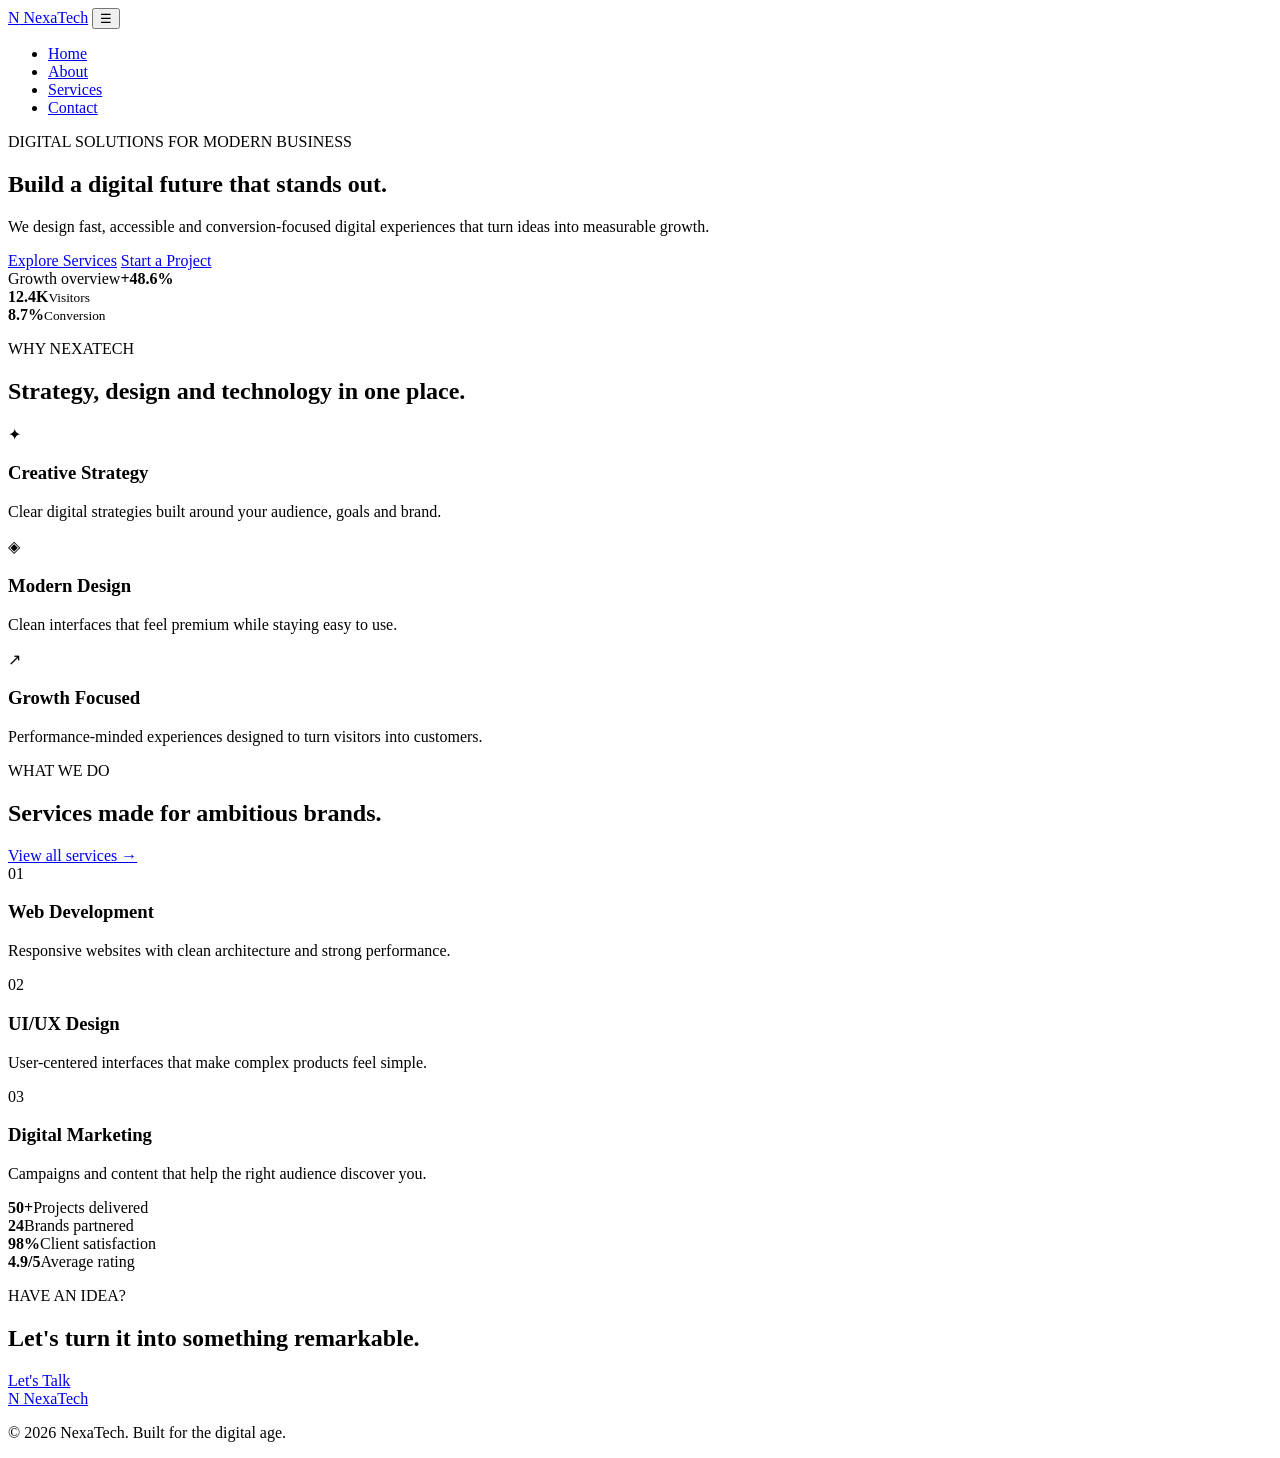
==== index.html @ 4c628967 "Add files via upload" ====
<!DOCTYPE html>
<html lang="en">
<head>
  <meta charset="UTF-8">
  <meta name="viewport" content="width=device-width, initial-scale=1.0">
  <meta name="description" content="NexaTech is a modern digital solutions agency helping businesses grow online.">
  <title>NexaTech | Digital Solutions Agency</title>
  <link rel="preload" href="css/style.css" as="style">
  <link rel="stylesheet" href="css/style.css">
</head>
<body>
<header class="site-header">
  <nav class="navbar container" aria-label="Main navigation">
    <a class="logo" href="index.html"><span>N</span> NexaTech</a>
    <button class="menu-toggle" aria-label="Open navigation menu" aria-expanded="false">☰</button>
    <ul class="nav-links">
      <li><a class="active" href="index.html">Home</a></li>
      <li><a href="about.html">About</a></li>
      <li><a href="services.html">Services</a></li>
      <li><a href="contact.html">Contact</a></li>
    </ul>
  </nav>
</header>

<main>
  <section class="hero">
    <div class="container hero-grid">
      <div class="hero-content reveal">
        <p class="eyebrow">DIGITAL SOLUTIONS FOR MODERN BUSINESS</p>
        <h1>Build a <span>digital future</span> that stands out.</h1>
        <p class="hero-text">We design fast, accessible and conversion-focused digital experiences that turn ideas into measurable growth.</p>
        <div class="hero-actions">
          <a class="btn btn-primary" href="services.html">Explore Services</a>
          <a class="btn btn-secondary" href="contact.html">Start a Project</a>
        </div>
      </div>
      <div class="hero-card reveal">
        <div class="orb"></div>
        <div class="dashboard-mini">
          <div class="mini-top"><span>Growth overview</span><strong>+48.6%</strong></div>
          <div class="chart"><i></i><i></i><i></i><i></i><i></i><i></i><i></i></div>
          <div class="mini-stats"><div><b>12.4K</b><small>Visitors</small></div><div><b>8.7%</b><small>Conversion</small></div></div>
        </div>
      </div>
    </div>
  </section>

  <section class="section" id="why-us">
    <div class="container">
      <div class="section-heading reveal"><p class="eyebrow">WHY NEXATECH</p><h2>Strategy, design and technology in one place.</h2></div>
      <div class="feature-grid">
        <article class="feature-card reveal"><div class="icon">✦</div><h3>Creative Strategy</h3><p>Clear digital strategies built around your audience, goals and brand.</p></article>
        <article class="feature-card reveal"><div class="icon">◈</div><h3>Modern Design</h3><p>Clean interfaces that feel premium while staying easy to use.</p></article>
        <article class="feature-card reveal"><div class="icon">↗</div><h3>Growth Focused</h3><p>Performance-minded experiences designed to turn visitors into customers.</p></article>
      </div>
    </div>
  </section>

  <section class="section section-alt">
    <div class="container">
      <div class="section-heading split reveal"><div><p class="eyebrow">WHAT WE DO</p><h2>Services made for ambitious brands.</h2></div><a href="services.html" class="text-link">View all services →</a></div>
      <div class="service-grid">
        <article class="service-card reveal"><span>01</span><h3>Web Development</h3><p>Responsive websites with clean architecture and strong performance.</p></article>
        <article class="service-card reveal"><span>02</span><h3>UI/UX Design</h3><p>User-centered interfaces that make complex products feel simple.</p></article>
        <article class="service-card reveal"><span>03</span><h3>Digital Marketing</h3><p>Campaigns and content that help the right audience discover you.</p></article>
      </div>
    </div>
  </section>

  <section class="stats section">
    <div class="container stats-grid">
      <div class="stat reveal"><strong>50+</strong><span>Projects delivered</span></div>
      <div class="stat reveal"><strong>24</strong><span>Brands partnered</span></div>
      <div class="stat reveal"><strong>98%</strong><span>Client satisfaction</span></div>
      <div class="stat reveal"><strong>4.9/5</strong><span>Average rating</span></div>
    </div>
  </section>

  <section class="cta-section">
    <div class="container cta reveal"><div><p class="eyebrow">HAVE AN IDEA?</p><h2>Let's turn it into something remarkable.</h2></div><a class="btn btn-primary" href="contact.html">Let's Talk</a></div>
  </section>
</main>

<footer class="footer"><div class="container footer-inner"><a class="logo" href="index.html"><span>N</span> NexaTech</a><p>© 2026 NexaTech. Built for the digital age.</p></div></footer>
<script src="js/script.js" defer></script>
</body>
</html>
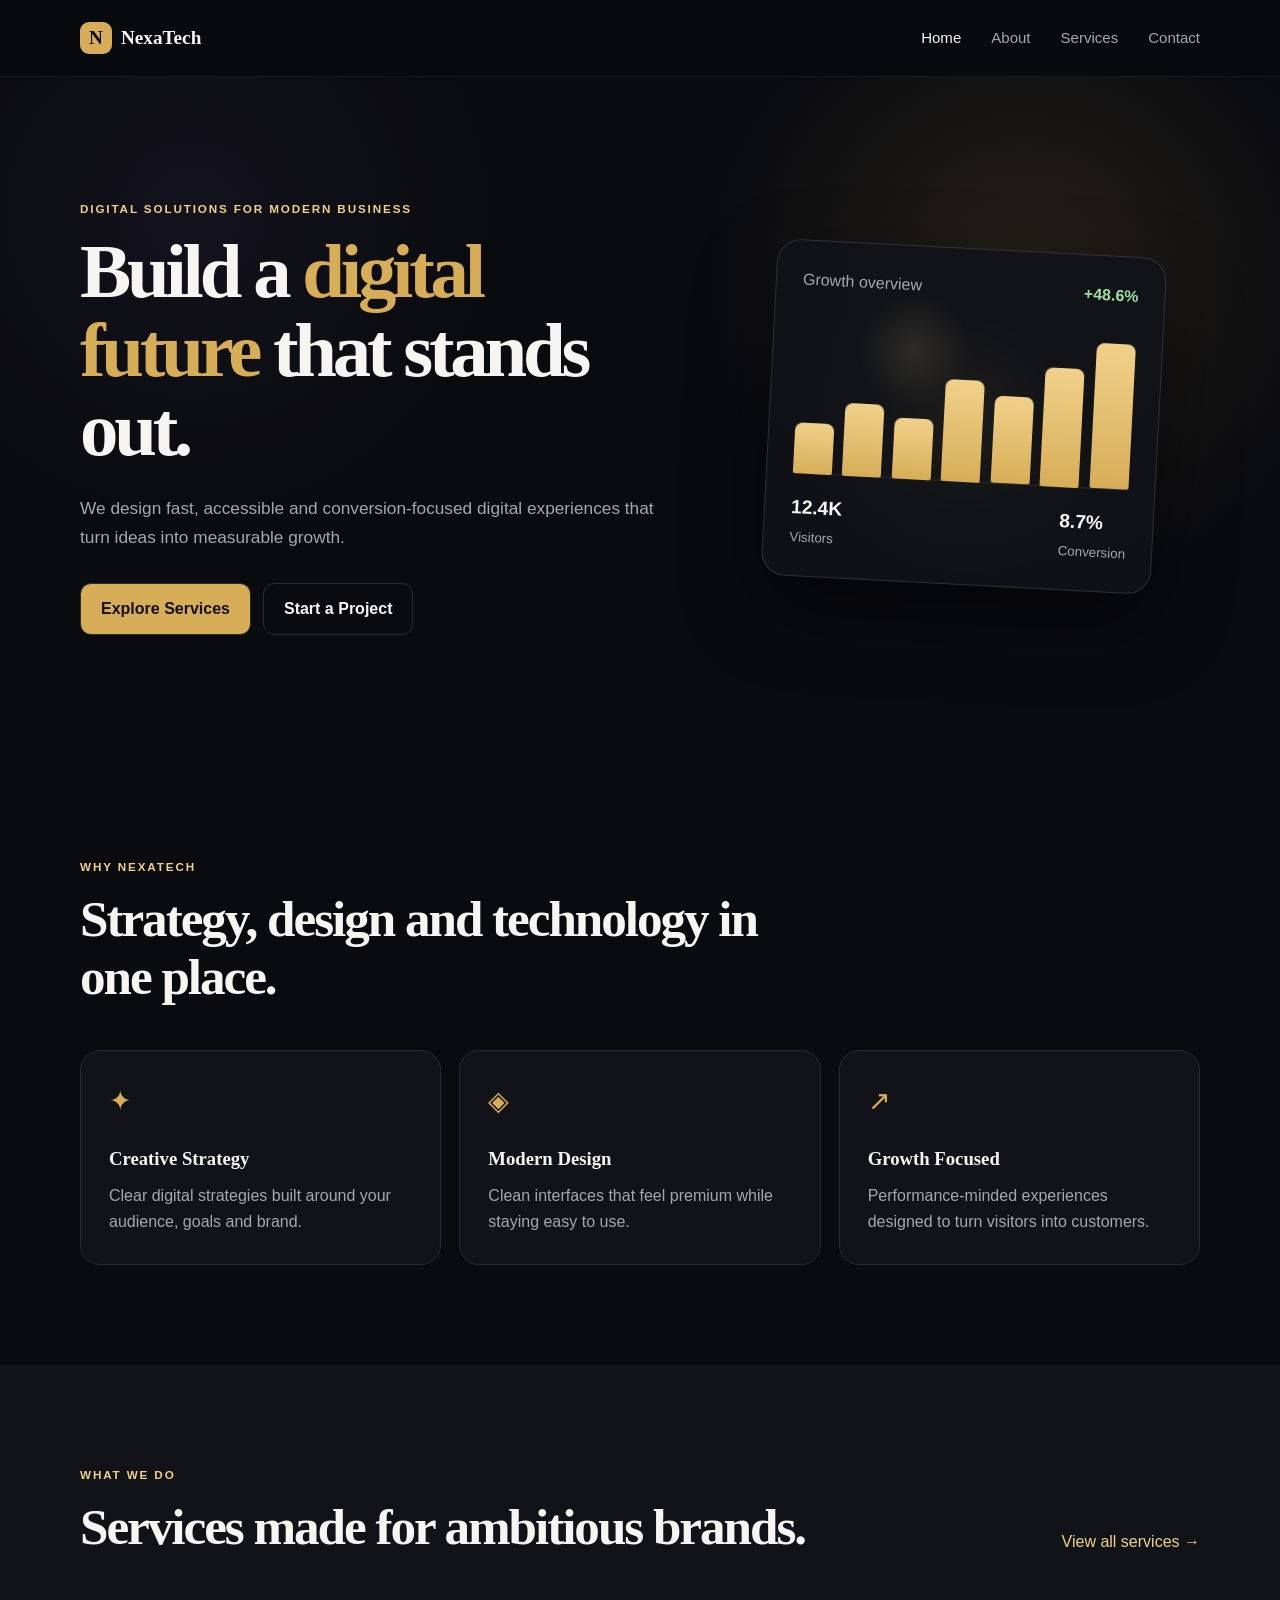
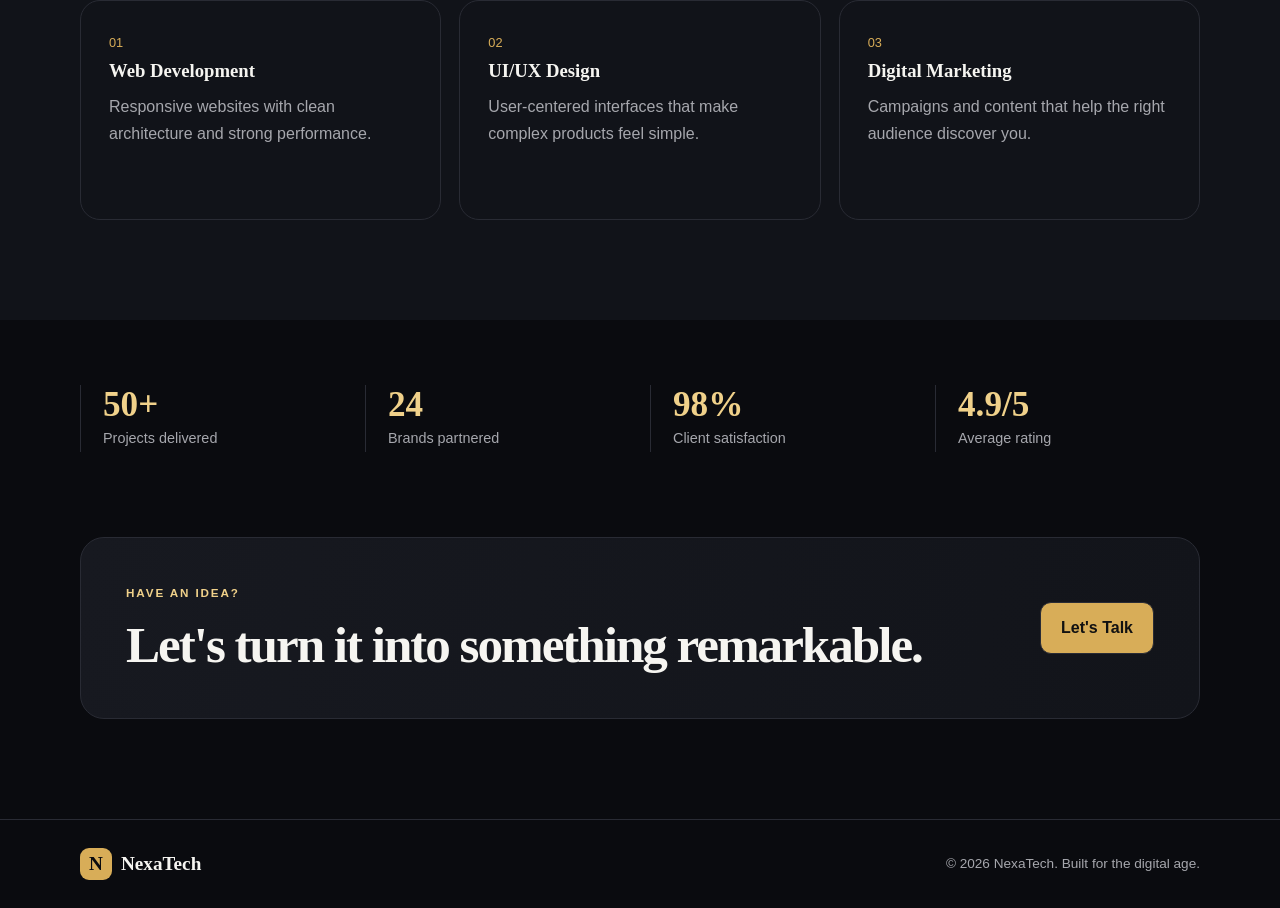
==== commit 3993448a: "Update index.html" ====
--- a/index.html
+++ b/index.html
@@ -5,8 +5,8 @@
   <meta name="viewport" content="width=device-width, initial-scale=1.0">
   <meta name="description" content="NexaTech is a modern digital solutions agency helping businesses grow online.">
   <title>NexaTech | Digital Solutions Agency</title>
-  <link rel="preload" href="css/style.css" as="style">
-  <link rel="stylesheet" href="css/style.css">
+  <link rel="preload" href="style.css" as="style">
+  <link rel="stylesheet" href="style.css">
 </head>
 <body>
 <header class="site-header">
@@ -82,6 +82,6 @@
 </main>
 
 <footer class="footer"><div class="container footer-inner"><a class="logo" href="index.html"><span>N</span> NexaTech</a><p>© 2026 NexaTech. Built for the digital age.</p></div></footer>
-<script src="js/script.js" defer></script>
+<script src="script.js" defer></script>
 </body>
-</html>+</html>
--- a/style.css
+++ b/style.css
@@ -0,0 +1,9 @@
+@import url('https://fonts.googleapis.com/css2?family=DM+Sans:wght@400;500;600;700&family=Space+Grotesk:wght@500;600;700&display=swap');
+:root{--bg:#0a0b0f;--surface:#111319;--surface2:#171920;--text:#f6f5f1;--muted:#a6a7ad;--line:#292b34;--accent:#d8ad58;--accent2:#f0d18a;--max:1120px;--radius:20px}
+*{box-sizing:border-box;margin:0;padding:0}html{scroll-behavior:smooth}body{background:var(--bg);color:var(--text);font-family:"DM Sans",sans-serif;line-height:1.65}a{color:inherit;text-decoration:none}p{color:var(--muted)}.container{width:min(92%,var(--max));margin:auto}
+.site-header{position:sticky;top:0;z-index:20;background:rgba(10,11,15,.88);backdrop-filter:blur(14px);border-bottom:1px solid rgba(255,255,255,.06)}.navbar{height:76px;display:flex;align-items:center;justify-content:space-between}.logo{font-family:"Space Grotesk";font-weight:700;font-size:1.2rem;display:flex;align-items:center;gap:9px}.logo span{display:grid;place-items:center;width:32px;height:32px;border-radius:9px;background:var(--accent);color:#0a0b0f}.nav-links{display:flex;gap:30px;list-style:none}.nav-links a{color:var(--muted);font-size:.94rem;transition:.25s}.nav-links a:hover,.nav-links a.active{color:var(--text)}.menu-toggle{display:none;background:none;border:0;color:var(--text);font-size:1.6rem}
+.hero{min-height:680px;display:grid;align-items:center;background:radial-gradient(circle at 80% 30%,rgba(216,173,88,.13),transparent 28%),radial-gradient(circle at 15% 20%,rgba(130,100,200,.08),transparent 25%)}.hero-grid{display:grid;grid-template-columns:1.1fr .9fr;gap:70px;align-items:center}.eyebrow{color:var(--accent2);font-size:.73rem;letter-spacing:.16em;font-weight:700;margin-bottom:14px}.hero h1,.page-hero h1{font:700 clamp(2.7rem,6vw,5.5rem)/1.03 "Space Grotesk";letter-spacing:-.055em;max-width:800px}.hero h1 span,.page-hero h1 span{color:var(--accent)}.hero-text{font-size:1.08rem;max-width:590px;margin:25px 0 32px}.hero-actions{display:flex;gap:12px;flex-wrap:wrap}.btn{display:inline-flex;align-items:center;justify-content:center;border-radius:11px;padding:12px 20px;font-weight:700;border:1px solid var(--line);transition:transform .2s,background .2s}.btn:hover{transform:translateY(-2px)}.btn-primary{background:var(--accent);color:#111}.btn-secondary{background:transparent;color:var(--text)}.hero-card{min-height:430px;display:grid;place-items:center;position:relative}.orb{position:absolute;width:330px;height:330px;border-radius:50%;background:radial-gradient(circle at 35% 30%,#f2d58f,transparent 18%),radial-gradient(circle,#725c31 0,#211b10 42%,transparent 70%);filter:blur(.2px);opacity:.9}.dashboard-mini{position:relative;width:min(100%,390px);padding:26px;border:1px solid rgba(255,255,255,.13);background:rgba(17,19,25,.86);border-radius:24px;box-shadow:0 30px 80px rgba(0,0,0,.45);transform:rotate(3deg)}.mini-top,.mini-stats{display:flex;justify-content:space-between}.mini-top span,.mini-stats small{color:var(--muted)}.mini-top strong{color:#9fe0a5}.chart{height:180px;display:flex;align-items:end;gap:10px;padding-top:35px}.chart i{display:block;flex:1;border-radius:8px 8px 2px 2px;background:linear-gradient(to top,var(--accent),var(--accent2));animation:grow 1.1s ease both}.chart i:nth-child(1){height:35%}.chart i:nth-child(2){height:50%}.chart i:nth-child(3){height:42%}.chart i:nth-child(4){height:70%}.chart i:nth-child(5){height:60%}.chart i:nth-child(6){height:82%}.chart i:nth-child(7){height:100%}.mini-stats{border-top:1px solid var(--line);padding-top:18px}.mini-stats b{display:block;font-size:1.2rem}.section{padding:100px 0}.section-alt{background:var(--surface)}.section-heading{max-width:680px;margin-bottom:45px}.section-heading h2,.two-col h2,.contact-info h2,.cta h2{font:600 clamp(2rem,4vw,3.2rem)/1.12 "Space Grotesk";letter-spacing:-.04em}.split{max-width:none;display:flex;justify-content:space-between;align-items:end;gap:20px}.text-link{color:var(--accent2);white-space:nowrap}.feature-grid,.service-grid,.team-grid{display:grid;grid-template-columns:repeat(3,1fr);gap:18px}.feature-card,.service-card,.team-card{background:var(--surface);border:1px solid var(--line);border-radius:var(--radius);padding:28px;transition:transform .25s,border-color .25s}.feature-card:hover,.service-card:hover,.team-card:hover{transform:translateY(-5px);border-color:rgba(216,173,88,.45)}.icon{color:var(--accent);font-size:1.7rem;margin-bottom:20px}.feature-card h3,.service-card h3,.team-card h3{font-family:"Space Grotesk";margin-bottom:8px}.service-card span{color:var(--accent);font-size:.8rem}.service-card{min-height:220px}.stats{padding:65px 0}.stats-grid{display:grid;grid-template-columns:repeat(4,1fr);gap:20px}.stat{border-left:1px solid var(--line);padding-left:22px}.stat strong{display:block;font:600 2.2rem "Space Grotesk";color:var(--accent2)}.stat span{color:var(--muted);font-size:.9rem}.cta-section{padding:20px 0 100px}.cta{padding:45px;background:linear-gradient(100deg,#171920,#12141a);border:1px solid var(--line);border-radius:24px;display:flex;justify-content:space-between;align-items:center;gap:25px}.page-hero{padding:125px 0 90px;background:radial-gradient(circle at 80% 30%,rgba(216,173,88,.1),transparent 30%)}.page-hero p:last-child{max-width:650px;margin-top:22px;font-size:1.05rem}.two-col{display:grid;grid-template-columns:1fr 1fr;gap:70px;align-items:center}.two-col p:not(.eyebrow){margin-top:18px}.visual-box{aspect-ratio:1;border-radius:28px;border:1px solid var(--line);background:radial-gradient(circle at center,rgba(216,173,88,.22),transparent 40%),var(--surface);display:grid;place-items:center;position:relative}.visual-box span{font:700 7rem "Space Grotesk";color:var(--accent)}.visual-box small{position:absolute;bottom:25px;color:var(--muted)}.team-grid{grid-template-columns:repeat(3,1fr)}.avatar{width:75px;height:75px;border-radius:50%;display:grid;place-items:center;background:var(--surface2);border:1px solid var(--line);color:var(--accent);font-weight:700;font-size:1.2rem;margin-bottom:20px}.team-card p{font-size:.9rem}.service-list{display:grid;gap:18px}.large-service{display:grid;grid-template-columns:100px 1fr;gap:35px;padding:40px;background:var(--surface);border:1px solid var(--line);border-radius:22px}.service-number{font:600 2rem "Space Grotesk";color:var(--accent)}.large-service h2{font:600 2rem "Space Grotesk";margin-bottom:10px}.large-service ul{display:flex;gap:18px;flex-wrap:wrap;list-style:none;margin-top:20px;color:var(--muted);font-size:.9rem}.large-service li:before{content:"✓";color:var(--accent);margin-right:7px}.contact-grid{display:grid;grid-template-columns:.8fr 1.2fr;gap:70px}.contact-info>p:not(.eyebrow){margin:18px 0 30px}.contact-item{padding:17px 0;border-top:1px solid var(--line);display:flex;justify-content:space-between;gap:20px}.contact-item strong{font-family:"Space Grotesk"}.contact-item span{color:var(--muted);text-align:right}.contact-form{background:var(--surface);border:1px solid var(--line);padding:30px;border-radius:22px}.form-row{margin-bottom:19px}.form-row label{display:block;margin-bottom:7px;font-size:.9rem;font-weight:600}.form-row input,.form-row textarea{width:100%;border:1px solid var(--line);border-radius:10px;background:#0d0f14;color:var(--text);padding:13px;font:inherit;outline:none;resize:vertical}.form-row input:focus,.form-row textarea:focus{border-color:var(--accent)}.error{display:block;color:#ff8e8e;font-size:.78rem;min-height:18px}.form-status{margin-top:14px;color:#9fe0a5}.footer{border-top:1px solid var(--line);padding:28px 0}.footer-inner{display:flex;justify-content:space-between;gap:20px;align-items:center}.footer p{font-size:.85rem}
+.reveal{opacity:0;transform:translateY(18px);transition:opacity .7s ease,transform .7s ease}.reveal.visible{opacity:1;transform:none}@keyframes grow{from{transform:scaleY(0);transform-origin:bottom}to{transform:scaleY(1);transform-origin:bottom}}
+@media(max-width:800px){.menu-toggle{display:block}.nav-links{position:absolute;top:76px;left:0;right:0;background:var(--surface);padding:18px 4%;display:none;flex-direction:column;gap:15px;border-bottom:1px solid var(--line)}.nav-links.open{display:flex}.hero{min-height:auto;padding:90px 0}.hero-grid,.two-col,.contact-grid{grid-template-columns:1fr;gap:45px}.hero-card{min-height:350px}.feature-grid,.service-grid,.team-grid{grid-template-columns:1fr}.stats-grid{grid-template-columns:1fr 1fr}.split,.cta{align-items:flex-start;flex-direction:column}.large-service{grid-template-columns:55px 1fr;gap:15px}.page-hero{padding:90px 0 65px}}
+@media(max-width:500px){.hero h1,.page-hero h1{font-size:2.8rem}.section{padding:75px 0}.stats-grid{grid-template-columns:1fr}.footer-inner{flex-direction:column;align-items:flex-start}.contact-item{flex-direction:column;gap:3px}.contact-item span{text-align:left}}
+@media(prefers-reduced-motion:reduce){*,*::before,*::after{scroll-behavior:auto!important;animation:none!important;transition:none!important}.reveal{opacity:1;transform:none}}
--- a/style.css
+++ b/style.css
@@ -0,0 +1,9 @@
+@import url('https://fonts.googleapis.com/css2?family=DM+Sans:wght@400;500;600;700&family=Space+Grotesk:wght@500;600;700&display=swap');
+:root{--bg:#0a0b0f;--surface:#111319;--surface2:#171920;--text:#f6f5f1;--muted:#a6a7ad;--line:#292b34;--accent:#d8ad58;--accent2:#f0d18a;--max:1120px;--radius:20px}
+*{box-sizing:border-box;margin:0;padding:0}html{scroll-behavior:smooth}body{background:var(--bg);color:var(--text);font-family:"DM Sans",sans-serif;line-height:1.65}a{color:inherit;text-decoration:none}p{color:var(--muted)}.container{width:min(92%,var(--max));margin:auto}
+.site-header{position:sticky;top:0;z-index:20;background:rgba(10,11,15,.88);backdrop-filter:blur(14px);border-bottom:1px solid rgba(255,255,255,.06)}.navbar{height:76px;display:flex;align-items:center;justify-content:space-between}.logo{font-family:"Space Grotesk";font-weight:700;font-size:1.2rem;display:flex;align-items:center;gap:9px}.logo span{display:grid;place-items:center;width:32px;height:32px;border-radius:9px;background:var(--accent);color:#0a0b0f}.nav-links{display:flex;gap:30px;list-style:none}.nav-links a{color:var(--muted);font-size:.94rem;transition:.25s}.nav-links a:hover,.nav-links a.active{color:var(--text)}.menu-toggle{display:none;background:none;border:0;color:var(--text);font-size:1.6rem}
+.hero{min-height:680px;display:grid;align-items:center;background:radial-gradient(circle at 80% 30%,rgba(216,173,88,.13),transparent 28%),radial-gradient(circle at 15% 20%,rgba(130,100,200,.08),transparent 25%)}.hero-grid{display:grid;grid-template-columns:1.1fr .9fr;gap:70px;align-items:center}.eyebrow{color:var(--accent2);font-size:.73rem;letter-spacing:.16em;font-weight:700;margin-bottom:14px}.hero h1,.page-hero h1{font:700 clamp(2.7rem,6vw,5.5rem)/1.03 "Space Grotesk";letter-spacing:-.055em;max-width:800px}.hero h1 span,.page-hero h1 span{color:var(--accent)}.hero-text{font-size:1.08rem;max-width:590px;margin:25px 0 32px}.hero-actions{display:flex;gap:12px;flex-wrap:wrap}.btn{display:inline-flex;align-items:center;justify-content:center;border-radius:11px;padding:12px 20px;font-weight:700;border:1px solid var(--line);transition:transform .2s,background .2s}.btn:hover{transform:translateY(-2px)}.btn-primary{background:var(--accent);color:#111}.btn-secondary{background:transparent;color:var(--text)}.hero-card{min-height:430px;display:grid;place-items:center;position:relative}.orb{position:absolute;width:330px;height:330px;border-radius:50%;background:radial-gradient(circle at 35% 30%,#f2d58f,transparent 18%),radial-gradient(circle,#725c31 0,#211b10 42%,transparent 70%);filter:blur(.2px);opacity:.9}.dashboard-mini{position:relative;width:min(100%,390px);padding:26px;border:1px solid rgba(255,255,255,.13);background:rgba(17,19,25,.86);border-radius:24px;box-shadow:0 30px 80px rgba(0,0,0,.45);transform:rotate(3deg)}.mini-top,.mini-stats{display:flex;justify-content:space-between}.mini-top span,.mini-stats small{color:var(--muted)}.mini-top strong{color:#9fe0a5}.chart{height:180px;display:flex;align-items:end;gap:10px;padding-top:35px}.chart i{display:block;flex:1;border-radius:8px 8px 2px 2px;background:linear-gradient(to top,var(--accent),var(--accent2));animation:grow 1.1s ease both}.chart i:nth-child(1){height:35%}.chart i:nth-child(2){height:50%}.chart i:nth-child(3){height:42%}.chart i:nth-child(4){height:70%}.chart i:nth-child(5){height:60%}.chart i:nth-child(6){height:82%}.chart i:nth-child(7){height:100%}.mini-stats{border-top:1px solid var(--line);padding-top:18px}.mini-stats b{display:block;font-size:1.2rem}.section{padding:100px 0}.section-alt{background:var(--surface)}.section-heading{max-width:680px;margin-bottom:45px}.section-heading h2,.two-col h2,.contact-info h2,.cta h2{font:600 clamp(2rem,4vw,3.2rem)/1.12 "Space Grotesk";letter-spacing:-.04em}.split{max-width:none;display:flex;justify-content:space-between;align-items:end;gap:20px}.text-link{color:var(--accent2);white-space:nowrap}.feature-grid,.service-grid,.team-grid{display:grid;grid-template-columns:repeat(3,1fr);gap:18px}.feature-card,.service-card,.team-card{background:var(--surface);border:1px solid var(--line);border-radius:var(--radius);padding:28px;transition:transform .25s,border-color .25s}.feature-card:hover,.service-card:hover,.team-card:hover{transform:translateY(-5px);border-color:rgba(216,173,88,.45)}.icon{color:var(--accent);font-size:1.7rem;margin-bottom:20px}.feature-card h3,.service-card h3,.team-card h3{font-family:"Space Grotesk";margin-bottom:8px}.service-card span{color:var(--accent);font-size:.8rem}.service-card{min-height:220px}.stats{padding:65px 0}.stats-grid{display:grid;grid-template-columns:repeat(4,1fr);gap:20px}.stat{border-left:1px solid var(--line);padding-left:22px}.stat strong{display:block;font:600 2.2rem "Space Grotesk";color:var(--accent2)}.stat span{color:var(--muted);font-size:.9rem}.cta-section{padding:20px 0 100px}.cta{padding:45px;background:linear-gradient(100deg,#171920,#12141a);border:1px solid var(--line);border-radius:24px;display:flex;justify-content:space-between;align-items:center;gap:25px}.page-hero{padding:125px 0 90px;background:radial-gradient(circle at 80% 30%,rgba(216,173,88,.1),transparent 30%)}.page-hero p:last-child{max-width:650px;margin-top:22px;font-size:1.05rem}.two-col{display:grid;grid-template-columns:1fr 1fr;gap:70px;align-items:center}.two-col p:not(.eyebrow){margin-top:18px}.visual-box{aspect-ratio:1;border-radius:28px;border:1px solid var(--line);background:radial-gradient(circle at center,rgba(216,173,88,.22),transparent 40%),var(--surface);display:grid;place-items:center;position:relative}.visual-box span{font:700 7rem "Space Grotesk";color:var(--accent)}.visual-box small{position:absolute;bottom:25px;color:var(--muted)}.team-grid{grid-template-columns:repeat(3,1fr)}.avatar{width:75px;height:75px;border-radius:50%;display:grid;place-items:center;background:var(--surface2);border:1px solid var(--line);color:var(--accent);font-weight:700;font-size:1.2rem;margin-bottom:20px}.team-card p{font-size:.9rem}.service-list{display:grid;gap:18px}.large-service{display:grid;grid-template-columns:100px 1fr;gap:35px;padding:40px;background:var(--surface);border:1px solid var(--line);border-radius:22px}.service-number{font:600 2rem "Space Grotesk";color:var(--accent)}.large-service h2{font:600 2rem "Space Grotesk";margin-bottom:10px}.large-service ul{display:flex;gap:18px;flex-wrap:wrap;list-style:none;margin-top:20px;color:var(--muted);font-size:.9rem}.large-service li:before{content:"✓";color:var(--accent);margin-right:7px}.contact-grid{display:grid;grid-template-columns:.8fr 1.2fr;gap:70px}.contact-info>p:not(.eyebrow){margin:18px 0 30px}.contact-item{padding:17px 0;border-top:1px solid var(--line);display:flex;justify-content:space-between;gap:20px}.contact-item strong{font-family:"Space Grotesk"}.contact-item span{color:var(--muted);text-align:right}.contact-form{background:var(--surface);border:1px solid var(--line);padding:30px;border-radius:22px}.form-row{margin-bottom:19px}.form-row label{display:block;margin-bottom:7px;font-size:.9rem;font-weight:600}.form-row input,.form-row textarea{width:100%;border:1px solid var(--line);border-radius:10px;background:#0d0f14;color:var(--text);padding:13px;font:inherit;outline:none;resize:vertical}.form-row input:focus,.form-row textarea:focus{border-color:var(--accent)}.error{display:block;color:#ff8e8e;font-size:.78rem;min-height:18px}.form-status{margin-top:14px;color:#9fe0a5}.footer{border-top:1px solid var(--line);padding:28px 0}.footer-inner{display:flex;justify-content:space-between;gap:20px;align-items:center}.footer p{font-size:.85rem}
+.reveal{opacity:0;transform:translateY(18px);transition:opacity .7s ease,transform .7s ease}.reveal.visible{opacity:1;transform:none}@keyframes grow{from{transform:scaleY(0);transform-origin:bottom}to{transform:scaleY(1);transform-origin:bottom}}
+@media(max-width:800px){.menu-toggle{display:block}.nav-links{position:absolute;top:76px;left:0;right:0;background:var(--surface);padding:18px 4%;display:none;flex-direction:column;gap:15px;border-bottom:1px solid var(--line)}.nav-links.open{display:flex}.hero{min-height:auto;padding:90px 0}.hero-grid,.two-col,.contact-grid{grid-template-columns:1fr;gap:45px}.hero-card{min-height:350px}.feature-grid,.service-grid,.team-grid{grid-template-columns:1fr}.stats-grid{grid-template-columns:1fr 1fr}.split,.cta{align-items:flex-start;flex-direction:column}.large-service{grid-template-columns:55px 1fr;gap:15px}.page-hero{padding:90px 0 65px}}
+@media(max-width:500px){.hero h1,.page-hero h1{font-size:2.8rem}.section{padding:75px 0}.stats-grid{grid-template-columns:1fr}.footer-inner{flex-direction:column;align-items:flex-start}.contact-item{flex-direction:column;gap:3px}.contact-item span{text-align:left}}
+@media(prefers-reduced-motion:reduce){*,*::before,*::after{scroll-behavior:auto!important;animation:none!important;transition:none!important}.reveal{opacity:1;transform:none}}
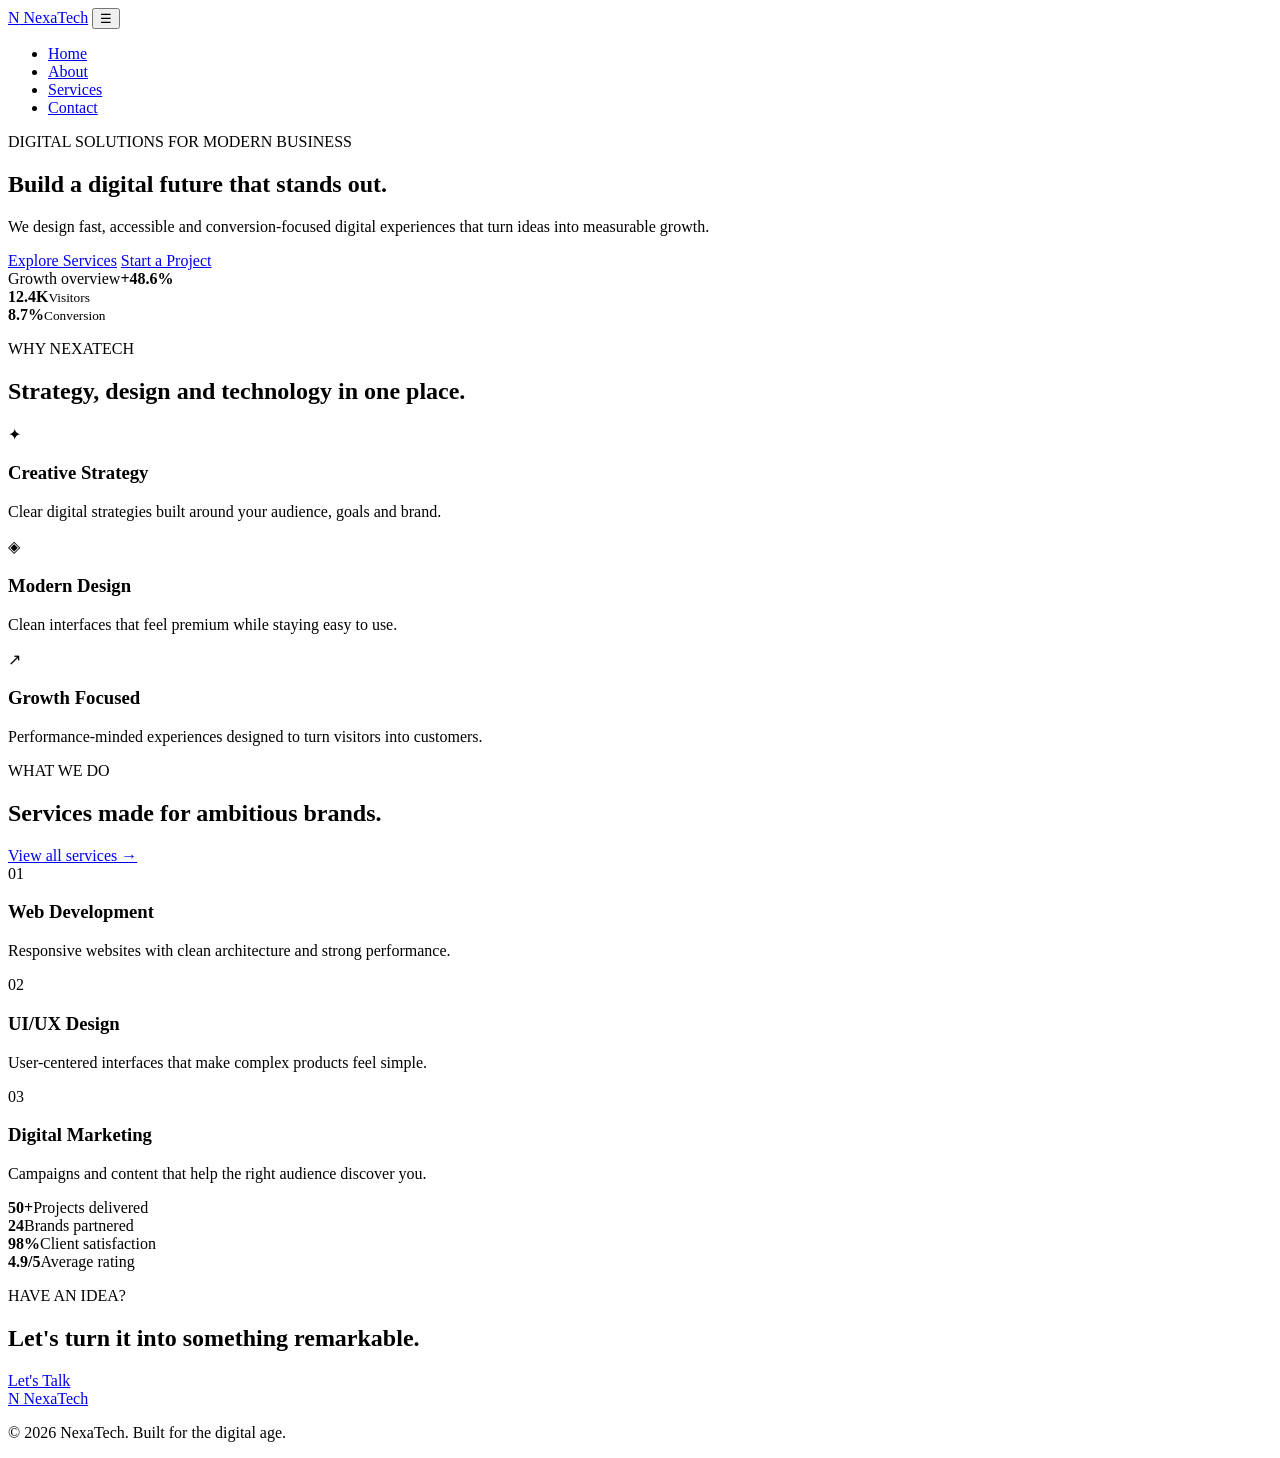
==== commit 46fe5eaa: "Update index.html" ====
--- a/index.html
+++ b/index.html
@@ -5,8 +5,8 @@
   <meta name="viewport" content="width=device-width, initial-scale=1.0">
   <meta name="description" content="NexaTech is a modern digital solutions agency helping businesses grow online.">
   <title>NexaTech | Digital Solutions Agency</title>
-  <link rel="preload" href="style.css" as="style">
-  <link rel="stylesheet" href="style.css">
+  <link rel="preload" href="css/style.css" as="style">
+  <link rel="stylesheet" href="css/style.css">
 </head>
 <body>
 <header class="site-header">
@@ -82,6 +82,6 @@
 </main>
 
 <footer class="footer"><div class="container footer-inner"><a class="logo" href="index.html"><span>N</span> NexaTech</a><p>© 2026 NexaTech. Built for the digital age.</p></div></footer>
-<script src="script.js" defer></script>
+<script src="js/script.js" defer></script>
 </body>
 </html>
